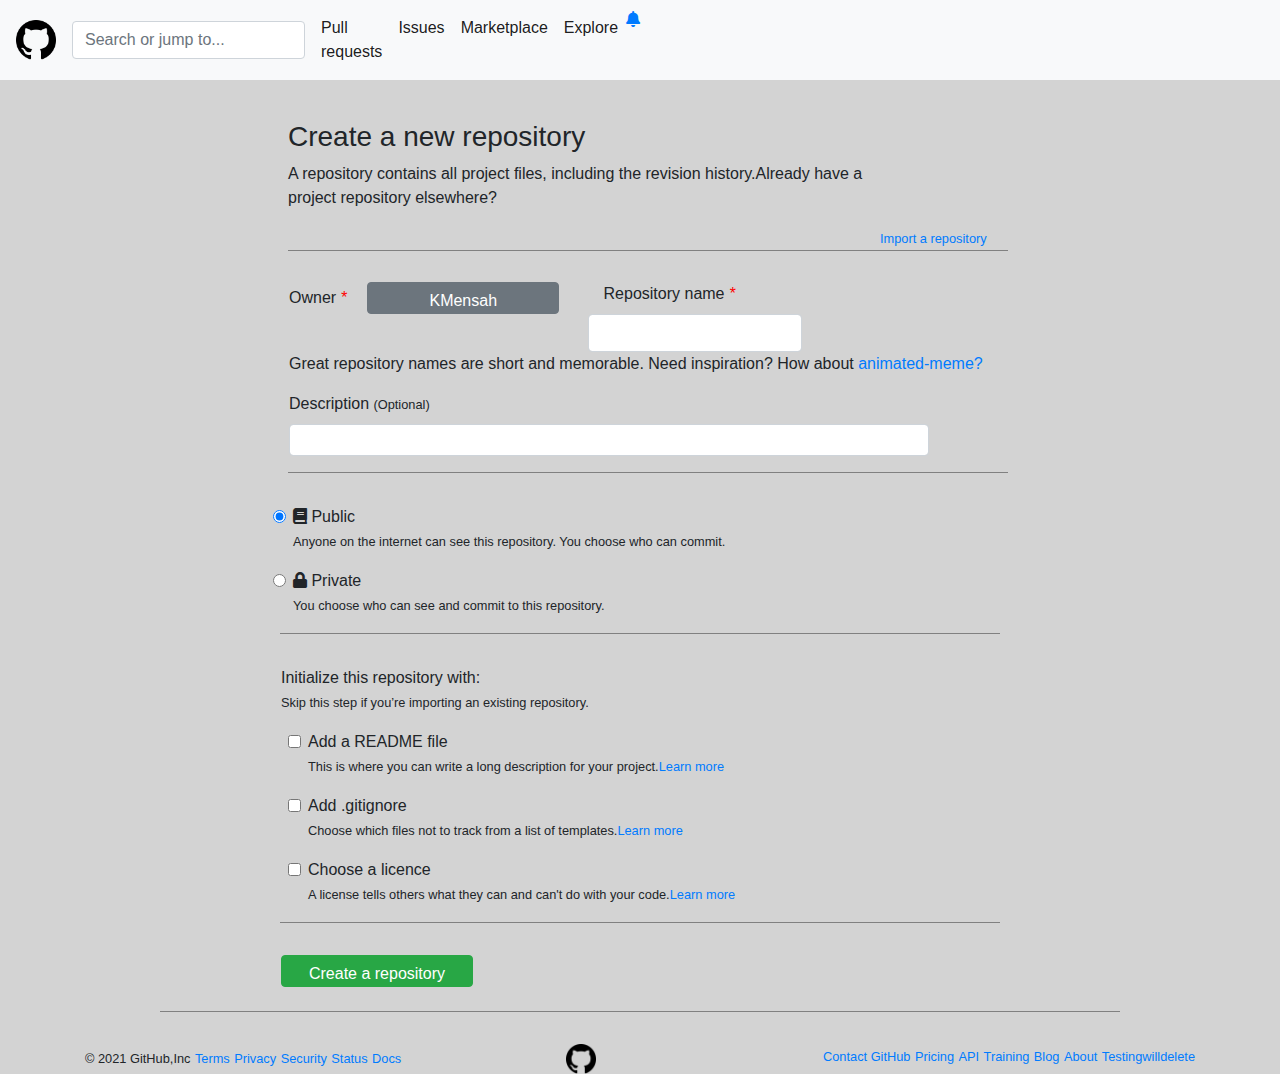
==== index.html @ aa61867b "crete new repository page is work in progress" ====
<!DOCTYPE html>
<html>
<head>
	<meta name="viewport" content="width=device-width, initial-scale=1.0">
	<title>GITHUBCREATE</title>
	<link rel="stylesheet" type="text/css" href="css/bootstrap.min.css">
	<link rel="stylesheet" type="text/css" href="fontawesome/css/all.min.css">
	<link rel="stylesheet" type="text/css" href="css/styles.css">
</head>
<body>

  <nav class="navbar navbar-expand-lg navbar-light bg-light">
  <a class="navbar-brand" href="#"><img src="images/github-cat2.png" width="40" height="40" alt="catlogo" class="catlogo"></a>
  <button class="navbar-toggler" type="button" data-toggle="collapse" data-target="#navbarSupportedContent" aria-controls="navbarSupportedContent" aria-expanded="false" aria-label="Toggle navigation">
    <span class="navbar-toggler-icon"></span>
  </button>

  <div class="collapse navbar-collapse" id="navbarSupportedContent">
  	<form class="form-inline my-2 my-lg-0">
      <input class="form-control mr-sm-2" type="search" placeholder="Search or jump to..." aria-label="Search">
    </form>
    <ul class="navbar-nav mr-auto">
      <li class="nav-item active">
        <a class="nav-link" href="#">Pull requests <span class="sr-only">(current)</span></a>
      </li>
      <li class="nav-item active">
        <a class="nav-link" href="#">Issues <span class="sr-only">(current)</span></a>
      </li>
      <li class="nav-item active">
        <a class="nav-link" href="#">Marketplace <span class="sr-only">(current)</span></a>
      </li>
      <li class="nav-item active">
        <a class="nav-link" href="#">Explore <span class="sr-only">(current)</span></a>
      </li>


     <!--  <span class="float-center"> -->
      <a href="#"><i class="fas fa-bell notification"></i></a>
     </span>
      
      <li class="nav-item dropdown plussign">
        <a class="nav-link dropdown-toggle" href="#" id="navbarDropdown" role="button" data-toggle="dropdown" aria-haspopup="true" aria-expanded="false"><i class="fas fa-plus"></i>
        </a>
         <div class="dropdown-menu" aria-labelledby="navbarDropdown">
          <a class="dropdown-item" href="#">New repositiory</a>
          <a class="dropdown-item" href="#">Inport repositiory</a>
          <a class="dropdown-item" href="#">New gist</a>
          <a class="dropdown-item" href="#">New organisation</a>
          <a class="dropdown-item" href="#">New project</a>
        </div>
     </li>

      <li class="nav-item dropdown">
        <a class="nav-link dropdown-toggle" href="#" id="navbarDropdown" role="button" data-toggle="dropdown" aria-haspopup="true" aria-expanded="false"><img src="images/dropdownlogo.png" width="20" height="20" alt="catlogo" class="catlogo">
        </a>
        <div class="dropdown-menu" aria-labelledby="navbarDropdown">
          <a class="dropdown-item" href="#">Signed in as KMensah</a>
          <div class="dropdown-divider"></div>
          <a class="dropdown-item" href="#"><button type="button" class="btn btn-outline-secondary">Set a status</button></a>
          <div class="dropdown-divider"></div>
          <a class="dropdown-item" href="#"></a>
          <div class="dropdown-divider"></div>
          <a class="dropdown-item" href="#">Your profile</a>
          <a class="dropdown-item" href="#">Your repositories</a>
          <a class="dropdown-item" href="#">Your codespaces</a>
          <a class="dropdown-item" href="#">Your projects</a>
          <a class="dropdown-item" href="#">Your stars</a>
          <a class="dropdown-item" href="#">Your gists</a>
          <div class="dropdown-divider"></div>
          <a class="dropdown-item" href="#">Upgrade</a>
          <a class="dropdown-item" href="#">Feature preview</a>
          <a class="dropdown-item" href="#">Help</a>
          <a class="dropdown-item" href="#">Settings</a>
          <div class="dropdown-divider"></div>
          <a class="dropdown-item" href="#">Signout</a>
        </div>
      </li>
    </ul>
  </div>
  </nav>
  <div class="contentmain">
<div class="container">
	<div class="row">
		<div class="col9">
			<h3 class="text-left">Create a new repository</h3>
			<p class="no-space">A repository contains all project files, including the revision history.Already have a</p><p> project repository elsewhere?</p>
		<div class="col3"><a class="repo-link link" href="#"><small>Import a repository</small></a></div>

		</div>
	</div>
</div>
<div class="formline">
  <div class="row">
  	<div class="col12">
  		<hr>
  	</div>
  </div>
  </div>
<div class="row">
<form>
  <div class="form-row">
    <div class="col-7">
    <label for="exampleFormControlSelect1" class="Owner">Owner <em class="red">&#42</em></label>
    <a class="btn btn-secondary" href="#" role="button">KMensah</a>
      <!-- <input type="text" class="form-control Owner2" placeholder="KMensah"> -->
    </div>
    <div class="col">
    <label for="exampleFormControlSelect1" class="Owner">Repository name <em class="red">&#42</em></label>
      <input type="text" class="form-control" placeholder="">
    </div>
    </div>
</form>
</div>
<div class="row">
	<div class="col7"></div>
	<p class="Great">Great repository names are short and memorable. Need inspiration? How about <a href="#">animated-meme?</a></p>
</div>

<div class="row">
	<div class="col7">
	<form>
		<div class="form-group Optional">
    <label for="exampleFormControlInput1">Description <small>(Optional)</small></label>
    <input type="text" class="form-control Description" id="exampleFormControlInput1" placeholder="">
  </div>
	</form>
	</div>
</div>
<div class="formline">
  <div class="row">
  	<div class="col12">
  		<hr>
  	</div>
  </div>
  </div>
  <div class="row">
  	<div class="col8">
  		<div class="form-check">
  <input class="form-check-input" type="radio" name="exampleRadios" id="exampleRadios1" value="option1" checked>
  <label class="form-check-label" for="exampleRadios1"><i class="fas fa-book"></i>
    Public<p><small>Anyone on the internet can see this repository. You choose who can commit.</small></p>
 
</div>
<div class="form-check">
  <input class="form-check-input" type="radio" name="exampleRadios" id="exampleRadios2" value="option2">
  <label class="form-check-label" for="exampleRadios2"><i class="fas fa-lock"></i>
    Private<p><small>You choose who can see and commit to this repository.
</small></p>
  </label>
</div>
</div>
</div>
</div>
<div class="col4">
	<div class="formline2">
  <div class="row">
  	<div class="col8">
  		<hr>
  	</div>
  </div>
  </div>
</div>
<div class="row">
	<div class="col8">
		<p class="Initialize">Initialize this repository with:</p>
		<p class="skip"><small>Skip this step if you’re importing an existing repository.</small></p>
	</div>
	<div class="col4"></div>
</div>
<div class="col8 Readme">
	<div class="form-check">
  <input class="form-check-input" type="checkbox" value="" id="defaultCheck1">
  <label class="form-check-label" for="defaultCheck1">
    Add a README file<p><small>This is where you can write a long description for your project.<a href="#">Learn more</a> 
</small></p>
  </label>
</div>
</div>
<div class="col4"></div>
<div class="col8 Readme">
	<div class="form-check">
  <input class="form-check-input" type="checkbox" value="" id="defaultCheck1">
  <label class="form-check-label" for="defaultCheck1">
    Add .gitignore<p><small>Choose which files not to track from a list of templates.<a href="#">Learn more</a> 
</small></p>
  </label>
</div>
</div>
<div class="col4"></div>
<div class="col8 Readme">
	<div class="form-check">
  <input class="form-check-input" type="checkbox" value="" id="defaultCheck1">
  <label class="form-check-label" for="defaultCheck1">
    Choose a licence<p><small>A license tells others what they can and can't do with your code.<a href="#">Learn more</a> 
</small></p>
  </label>
</div>
</div>
<div class="col4"></div>
<div class="col4">
	<div class="formline2">
  <div class="row">
  	<div class="col8">
  		<hr>
  	</div>
  </div>
  </div>
</div>
<div class="row">
	<div class="col8">
		<button type="button" class="btn btn-success">Create a repository</button>
	</div>
	<div class="col4"></div>
</div>
<br>
<div class="formline3">
  <div class="row">
  	<div class="col8">
  		<hr>
  	</div>
  </div>
  </div>
<footer class="footer">
      <div class="container">
        <span class="textcolor"><small>&#169 2021 GitHub,Inc</small></span>
        <a href="#"><small>Terms</small></a>
  		<a href="#"><small>Privacy</small></a>
  		<a href="#"><small>Security</small></a>
  		<a href="#"><small>Status</small></a>
  		<a href="#"><small>Docs</small></a>
  		<img src="images/github-cat2.png" width="30" height="30" class="catfooter">
  <span class="float-right">
        <a href="#"><small>Contact GitHub</small></a>
  		<a href="#"><small>Pricing</small></a>
  		<a href="#"><small>API</small></a>
  		<a href="#"><small>Training</small></a>
  		<a href="#"><small>Blog</small></a>
  		<a href="#"><small>About</small></a>
  		<a href="#"><small>Testingwilldelete</small></a>
</span>
      </div>
 </footer>	
</div>
</div>

<script type="text/javascript" src="js/jquery-3.6.0.min.js"></script>
<script type="text/javascript" src="js/bootstrap.bundle.min.js"></script>
</body>
</html>
---- css/styles.css ----
/*.catlogo {*/
	/*border-radius: 2rem;*/
	/*padding-right: 0rem;*/
/*}

.formline {
	width: 15rem;
	height: 1.9rem;
	margin-right: 68.9rem;
	margin-bottom: 2.8rem;
}
*/
body {
	background-color: lightgrey;
}
.notification {
	flex-direction: right;
}
.plussign {
	margin-left: 40rem;
}
.no-space {
	margin:0;


}
.contentmain {
	padding-top: 2.5rem;
	margin-left: 18rem;
}
.link {
	margin-left: 37rem;
}
.formline {
	width: 45rem;
	height: 0.05rem;
	background-color: grey;
	border-color: grey;
	margin-bottom: 2rem;

}
.Owner {
	margin-left: 1rem;
}
.red {
	color: red;      
}
.btn {
	width: 12rem;
	height: 2rem;
	margin-left: 1rem;
}
/*.Owner2 {
	width: 12rem;
	height: 2rem;
	margin-left: 1rem;
}*/
.Great {
	margin-left: 1rem;
}
.Optional {
	margin-left: 1rem;
}
.Description {
	width: 40rem;
	height: 2rem;
}
.formline2 {
	width: 45rem;
	height: 0.05rem;
	background-color: grey;
	border-color: grey;
	margin-bottom: 2rem;
	margin-left: 17.5rem;

}
.Initialize {
	margin-left: 18.5rem;
	margin-bottom: 0;
}
.skip {
	margin-left: 18.5rem;
	margin-top: 0;
}
.Readme {
	margin-left: 18rem;
	margin-top: 0;
}
.btn-success {
	margin-left: 18.5rem;
}
.formline3 {
	width: 60rem;
	height: 0.05rem;
	background-color: grey;
	border-color: grey;
	margin-bottom: 2rem;
	margin-left: 10rem;

}
footer{
	/*position: absolute;*/
	margin-top: 1.5rem;
	bottom: 0;
	background-color: lightgrey;
	width: 100%
	padding: 1rem;
}
.catfooter {
	margin-left: 10rem;
}
/*.size2 {
	margin-left: 25rem;
	width: 20rem;
	padding: 0;
	float: left;
}*/
/*.content1{
	flex: justify-content;
	width: 113rem;
	padding-top: 2.5rem;
	margin-right: 40rem;
}
.space-in {
	margin:0;

}*/
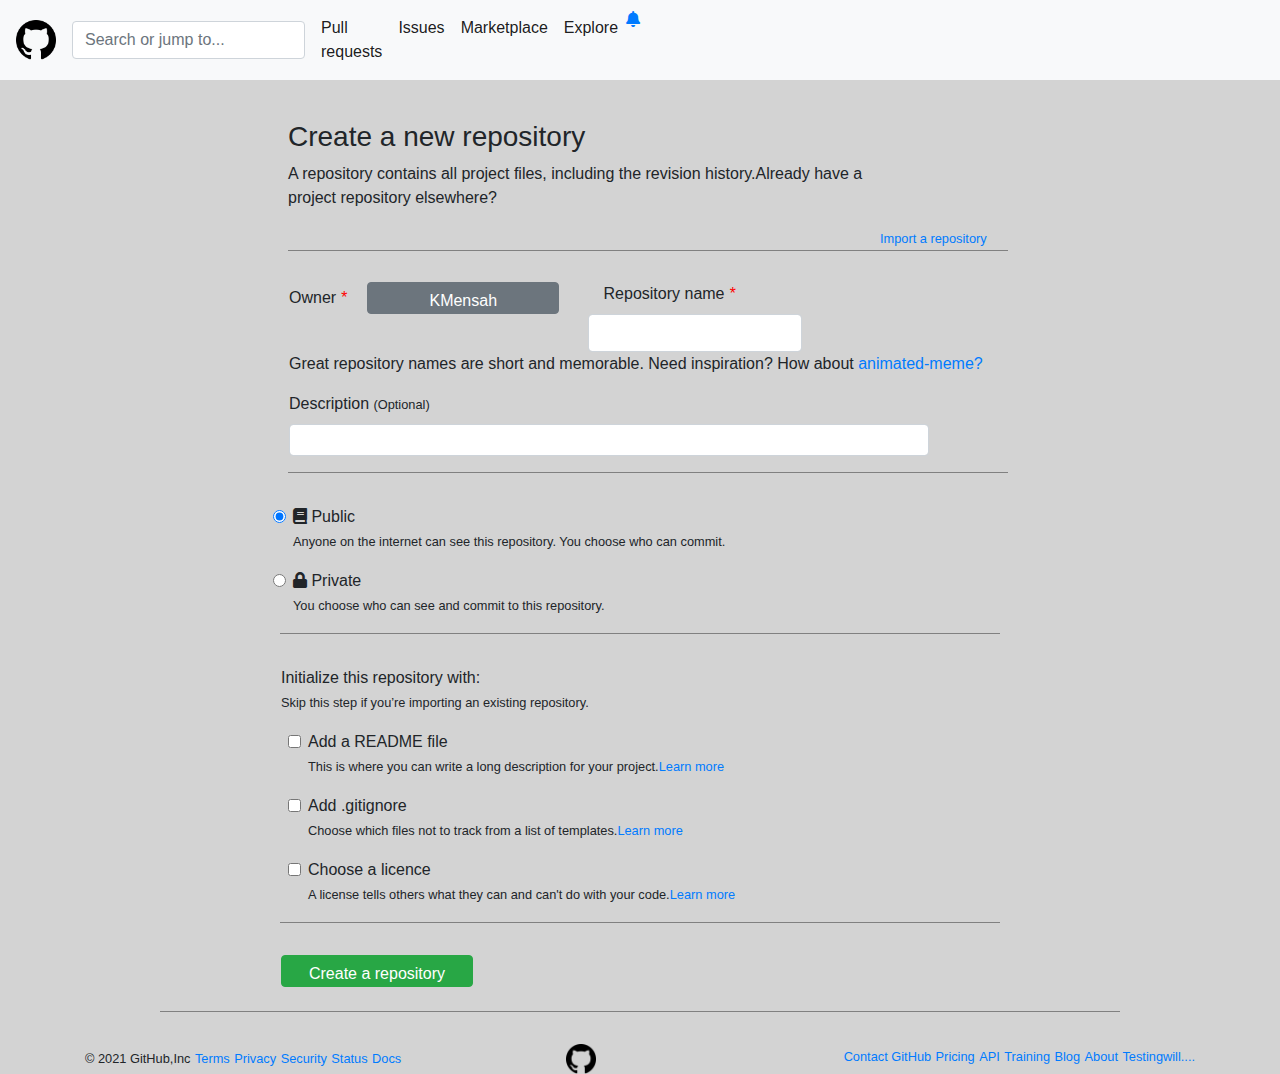
==== commit 4066261f: "more tests" ====
--- a/index.html
+++ b/index.html
@@ -236,7 +236,7 @@
   		<a href="#"><small>Training</small></a>
   		<a href="#"><small>Blog</small></a>
   		<a href="#"><small>About</small></a>
-  		<a href="#"><small>Testingwilldelete</small></a>
+  		<a href="#"><small>Testingwill....</small></a>
 </span>
       </div>
  </footer>	
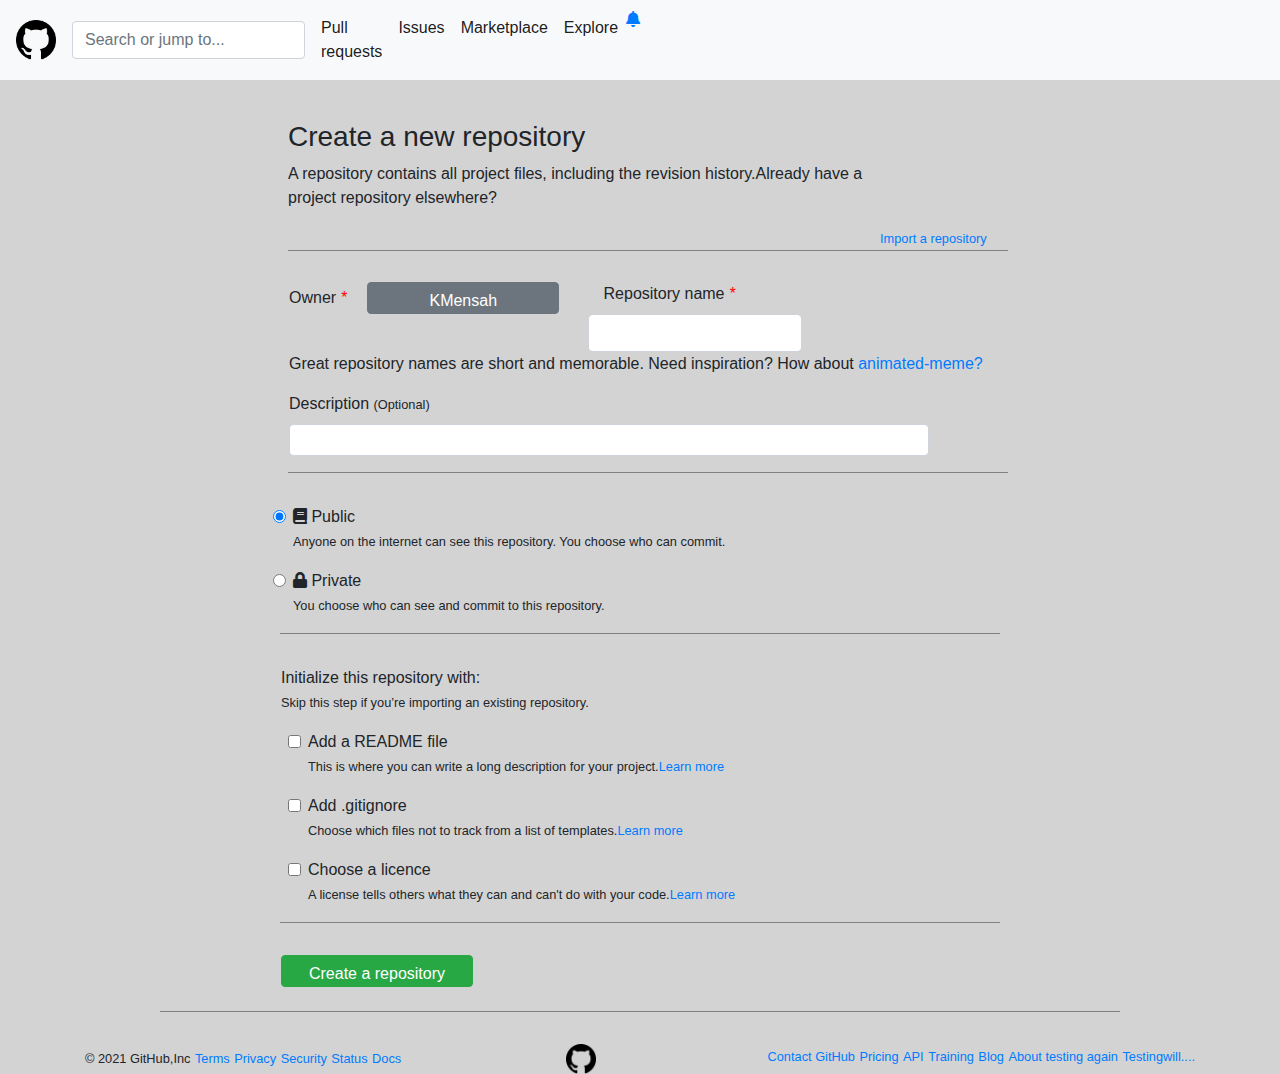
==== commit 6a01feb7: "testing" ====
--- a/index.html
+++ b/index.html
@@ -235,7 +235,7 @@
   		<a href="#"><small>API</small></a>
   		<a href="#"><small>Training</small></a>
   		<a href="#"><small>Blog</small></a>
-  		<a href="#"><small>About</small></a>
+  		<a href="#"><small>About testing again</small></a>
   		<a href="#"><small>Testingwill....</small></a>
 </span>
       </div>
--- a/css/styles.css
+++ b/css/styles.css
@@ -1,15 +1,4 @@
-/*.catlogo {*/
-	/*border-radius: 2rem;*/
-	/*padding-right: 0rem;*/
-/*}
-
-.formline {
-	width: 15rem;
-	height: 1.9rem;
-	margin-right: 68.9rem;
-	margin-bottom: 2.8rem;
-}
-*/
+
 body {
 	background-color: lightgrey;
 }
@@ -109,19 +98,110 @@
 .catfooter {
 	margin-left: 10rem;
 }
-/*.size2 {
-	margin-left: 25rem;
-	width: 20rem;
-	padding: 0;
-	float: left;
+/*#############ISSUES PAGE CSS#############*/
+
+.issuescontent {
+	padding-top: 2rem;
+	margin-left: 15rem;
+}
+
+.issuesbutton {
+	margin-right: 5rem;
+	border-radius: 1rem;
+	width: 10rem;
+	height: 2rem;
+
+}
+
+.issuesinput {
+	margin-left: 5rem;
+
+}
+.searchmain {
+	width: 40rem;
+	margin-left: 4.5rem;
+}
+
+/*.searchbox {
+	padding-left: 1.4rem;
 }*/
-/*.content1{
-	flex: justify-content;
-	width: 113rem;
-	padding-top: 2.5rem;
-	margin-right: 40rem;
-}
-.space-in {
-	margin:0;
-
-}*/+.form-control-feedback {
+	position: absolute;
+    z-index: 2;
+    display: block;
+    width: 2.375rem;
+    height: 2.375rem;
+    line-height: 2.375rem;
+    text-align: center;
+    pointer-events: none;
+    color: black;
+}
+.closed-link {
+	margin-right: 27.6rem;
+	width: 5rem;
+}
+.openlink {
+	margin-left: 0.05rem;
+	width: 6rem;
+}
+.filterorganization {
+	width: 12rem;
+	margin-left: 0.7rem;
+}
+.Korkoricon {
+	margin-left: 1rem;
+	font-weight: bold;
+}
+
+.sort {
+	padding-right: 0.9rem;
+}
+.card-body {
+	margin-left: 7rem;
+	margin-right: 2rem;
+	width: 51rem;
+	height: 20rem;
+	padding-right: 3rem;
+	padding-left: 4rem;
+
+}
+.noresults {
+	padding-top: 7rem;
+}
+.Protip {
+	margin-top: 2rem;
+	margin-left: 15rem;
+	text-align: center;
+}
+.fa-lightbulb {
+	margin-right: 1rem;
+}
+.formline4 {
+	width: 60rem;
+	height: 0.05rem;
+	background-color: grey;
+	border-color: grey;
+	margin-bottom: 2rem;
+	margin-left: 1rem;
+}
+.footer-align {
+	/*position: absolute;*/
+	margin-top: 1.5rem;
+	bottom: 0;
+	background-color: lightgrey;
+	width: 100%
+	padding: 1rem;
+	margin-right: 15rem;
+}
+.formline5 {
+	width: 55rem;
+	height: 0.05rem;
+	background-color: grey;
+	border-color: grey;
+	margin-bottom: 2rem;
+	margin-left: 0.1rem;
+	margin-right: 5rem;
+}
+.catfooter1 {
+	margin-left: 6rem;
+}
